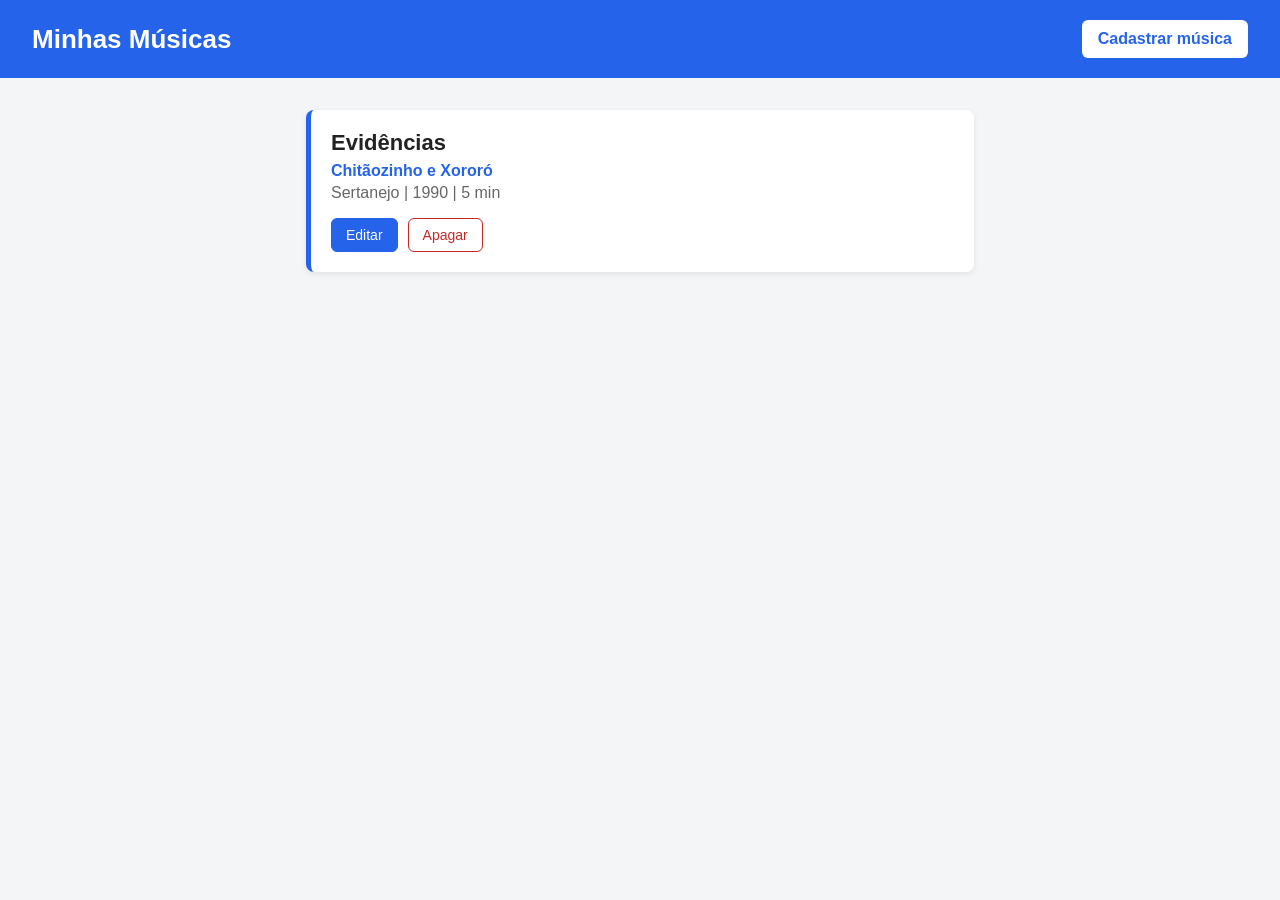
==== index.html @ 2f6a66eb "A1" ====
<!DOCTYPE html>
<html lang="pt-BR">
<head>
    <meta charset="UTF-8">
    <meta name="viewport" content="width=device-width, initial-scale=1.0">
    <title>Minhas Músicas</title>
    <link rel="stylesheet" href="index.css">
</head>
<body>
    <header>
        <h1>Minhas Músicas</h1>
        <a href="cadastrar.html">Cadastrar música</a>
    </header>
    <main>
        <section id="listaMusicas">
            <article class="musica">
                <h2>Evidências</h2>
                <p class="artista">Chitãozinho e Xororó</p>
                <p class="detalhes">Sertanejo | 1990 | 5 min</p>
                <div class="acoes">
                    <a class="editar" href="editar.html?id=1">Editar</a>
                    <button class="apagar">Apagar</button>
                </div>
            </article>
        </section>
    </main>
    <script src="index.js"></script>
</body>
</html>
---- index.css ----
* {
    box-sizing: border-box;
}

body {
    margin: 0;
    font-family: Arial, Helvetica, sans-serif;
    background-color: #f4f5f7;
    color: #222222;
}

header {
    display: flex;
    justify-content: space-between;
    align-items: center;
    padding: 20px 32px;
    background-color: #2563eb;
    color: #ffffff;
}

header h1 {
    margin: 0;
    font-size: 26px;
}

header a {
    padding: 10px 16px;
    background-color: #ffffff;
    color: #2563eb;
    text-decoration: none;
    font-weight: bold;
    border-radius: 6px;
}

header a:hover {
    background-color: #dbe7ff;
}

main {
    max-width: 700px;
    margin: 32px auto;
    padding: 0 16px;
}

#listaMusicas {
    display: flex;
    flex-direction: column;
    gap: 16px;
}

.musica {
    padding: 20px;
    background-color: #ffffff;
    border-left: 5px solid #2563eb;
    border-radius: 8px;
    box-shadow: 0 2px 6px rgba(0, 0, 0, 0.08);
}

.musica h2 {
    margin: 0 0 6px 0;
    font-size: 22px;
}

.artista {
    margin: 0 0 4px 0;
    font-weight: bold;
    color: #2563eb;
}

.detalhes {
    margin: 0 0 16px 0;
    color: #666666;
}

.acoes {
    display: flex;
    gap: 10px;
}

.editar,
.apagar {
    padding: 8px 14px;
    font-size: 14px;
    border-radius: 6px;
    cursor: pointer;
    text-decoration: none;
}

.editar {
    background-color: #2563eb;
    color: #ffffff;
    border: 1px solid #2563eb;
}

.editar:hover {
    background-color: #1d4ed8;
}

.apagar {
    background-color: #ffffff;
    color: #c62828;
    border: 1px solid #c62828;
}

.apagar:hover {
    background-color: #fdecea;
}
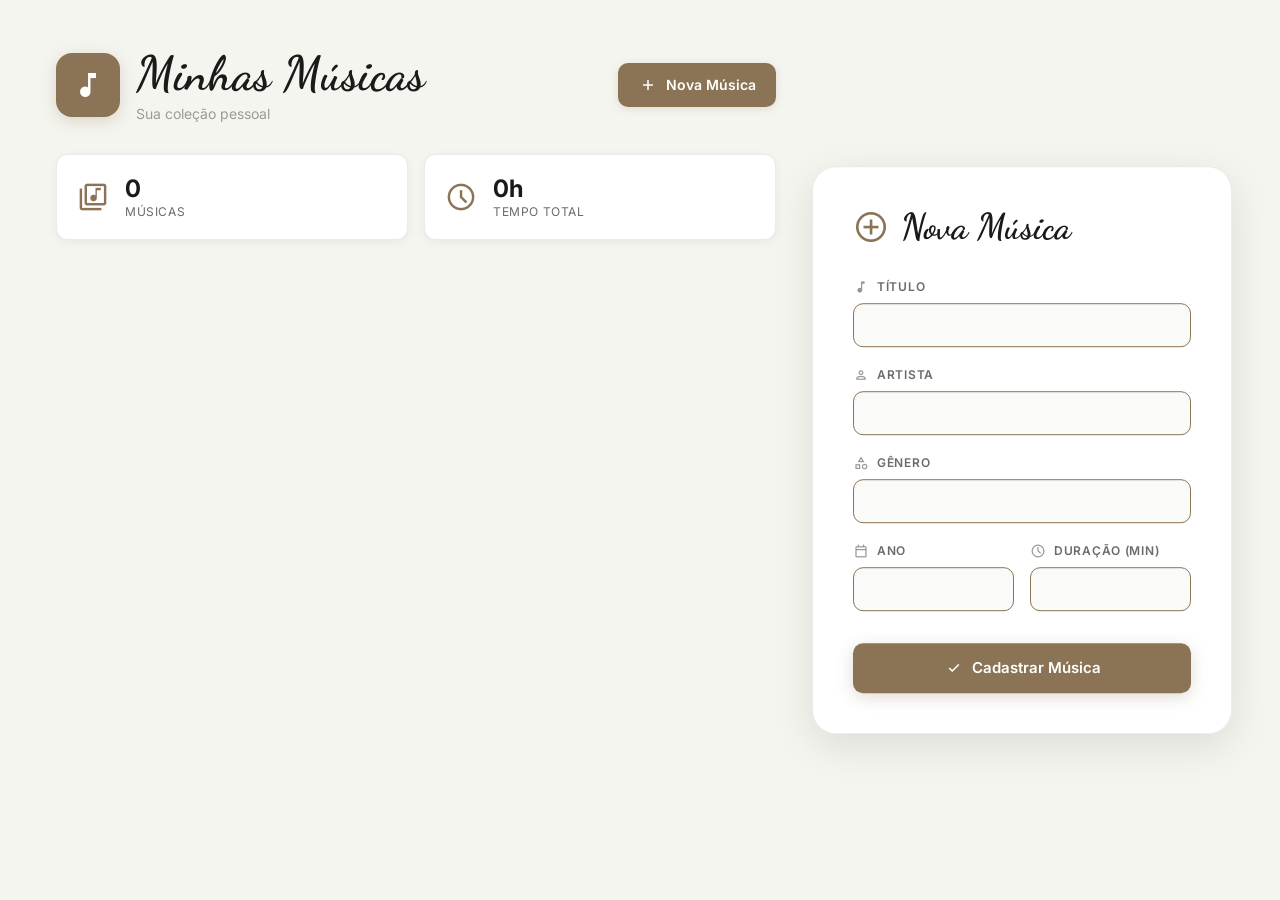
==== commit 55842cbc: "Lista de músicas" ====
--- a/index.html
+++ b/index.html
@@ -4,26 +4,105 @@
     <meta charset="UTF-8">
     <meta name="viewport" content="width=device-width, initial-scale=1.0">
     <title>Minhas Músicas</title>
+    <link rel="preconnect" href="https://fonts.googleapis.com">
+    <link rel="preconnect" href="https://fonts.gstatic.com" crossorigin>
+    <link href="https://fonts.googleapis.com/css2?family=Dancing+Script:wght@700&family=Inter:wght@400;500;600&family=Playfair+Display:wght@600&display=swap" rel="stylesheet">
+    <link rel="stylesheet" href="https://fonts.googleapis.com/css2?family=Material+Symbols+Outlined:opsz,wght,FILL,GRAD@20..48,100..700,0..1,-50..200" />
     <link rel="stylesheet" href="index.css">
 </head>
 <body>
-    <header>
-        <h1>Minhas Músicas</h1>
-        <a href="cadastrar.html">Cadastrar música</a>
-    </header>
-    <main>
-        <section id="listaMusicas">
-            <article class="musica">
-                <h2>Evidências</h2>
-                <p class="artista">Chitãozinho e Xororó</p>
-                <p class="detalhes">Sertanejo | 1990 | 5 min</p>
-                <div class="acoes">
-                    <a class="editar" href="editar.html?id=1">Editar</a>
-                    <button class="apagar">Apagar</button>
+    <div class="layout">
+        <div class="coluna-lista">
+            <header>
+                <div class="header-content">
+                    <div class="header-icon">
+                        <span class="material-symbols-outlined">music_note</span>
+                    </div>
+                    <div>
+                        <h1>Minhas Músicas</h1>
+                        <p class="subtitulo">Sua coleção pessoal</p>
+                    </div>
                 </div>
-            </article>
-        </section>
-    </main>
+                <a href="cadastrar.html" class="btn-adicionar">
+                    <span class="material-symbols-outlined">add</span>
+                    Nova Música
+                </a>
+            </header>
+            <main>
+                <div id="estatisticas" class="estatisticas">
+                    <div class="stat-card">
+                        <span class="material-symbols-outlined">library_music</span>
+                        <div class="stat-info">
+                            <span class="stat-valor" id="totalMusicas">0</span>
+                            <span class="stat-label">Músicas</span>
+                        </div>
+                    </div>
+                    <div class="stat-card">
+                        <span class="material-symbols-outlined">schedule</span>
+                        <div class="stat-info">
+                            <span class="stat-valor" id="duracaoTotal">0h</span>
+                            <span class="stat-label">Tempo total</span>
+                        </div>
+                    </div>
+                </div>
+                <section id="listaMusicas">
+                </section>
+            </main>
+        </div>
+        <aside class="painel">
+            <div class="painel-header">
+                <span class="material-symbols-outlined">add_circle</span>
+                <h2 class="painel-titulo">Nova Música</h2>
+            </div>
+
+            <div class="form-group">
+                <label for="titulo">
+                    <span class="material-symbols-outlined">music_note</span>
+                    Título
+                </label>
+                <input type="text" id="titulo">
+            </div>
+
+            <div class="form-group">
+                <label for="artista">
+                    <span class="material-symbols-outlined">person</span>
+                    Artista
+                </label>
+                <input type="text" id="artista">
+            </div>
+
+            <div class="form-group">
+                <label for="genero">
+                    <span class="material-symbols-outlined">category</span>
+                    Gênero
+                </label>
+                <input type="text" id="genero">
+            </div>
+
+            <div class="form-row">
+                <div class="form-group">
+                    <label for="ano">
+                        <span class="material-symbols-outlined">calendar_today</span>
+                        Ano
+                    </label>
+                    <input type="number" id="ano">
+                </div>
+
+                <div class="form-group">
+                    <label for="duracao">
+                        <span class="material-symbols-outlined">schedule</span>
+                        Duração (min)
+                    </label>
+                    <input type="number" id="duracao" step="0.1">
+                </div>
+            </div>
+
+            <button id="botaoCadastrar">
+                <span class="material-symbols-outlined">check</span>
+                Cadastrar Música
+            </button>
+        </aside>
+    </div>
     <script src="index.js"></script>
 </body>
 </html>
--- a/index.css
+++ b/index.css
@@ -1,45 +1,203 @@
+:root {
+    --fundo: #f5f5f0;
+    --fundo-escuro: #e8e8e0;
+    --superficie: #fafaf8;
+    --papel: #ffffff;
+    --superficie-2: #f8f8f5;
+    --borda: rgba(0, 0, 0, 0.08);
+    --borda-forte: rgba(0, 0, 0, 0.12);
+    --texto: #1a1a1a;
+    --texto-secundario: #6b6b6b;
+    --texto-terciario: #9a9a9a;
+    --destaque: #8b7355;
+    --destaque-claro: #a68968;
+    --destaque-escuro: #6d5940;
+    --acento: #d4a574;
+    --vermelho: #c85a54;
+    --sombra: rgba(0, 0, 0, 0.06);
+    --curva: cubic-bezier(0.2, 0.8, 0.2, 1);
+    --curva-elastica: cubic-bezier(0.34, 1.56, 0.64, 1);
+}
+
 * {
     box-sizing: border-box;
+    scrollbar-width: thin;
+    scrollbar-color: var(--borda-forte) transparent;
+}
+
+*::-webkit-scrollbar {
+    width: 8px;
+}
+
+*::-webkit-scrollbar-thumb {
+    background: var(--borda-forte);
+    border-radius: 8px;
+}
+
+::selection {
+    background: rgba(139, 115, 85, 0.2);
+    color: var(--texto);
+}
+
+html,
+body {
+    height: 100%;
 }
 
 body {
     margin: 0;
-    font-family: Arial, Helvetica, sans-serif;
-    background-color: #f4f5f7;
-    color: #222222;
+    overflow: hidden;
+    font-family: "Inter", -apple-system, BlinkMacSystemFont, sans-serif;
+    color: var(--texto);
+    background: var(--fundo);
+    -webkit-font-smoothing: antialiased;
+}
+
+a:focus-visible,
+button:focus-visible {
+    outline: 2px solid var(--destaque);
+    outline-offset: 2px;
+}
+
+.layout {
+    display: block;
+    height: 100vh;
+    position: relative;
+}
+
+.coluna-lista {
+    overflow-y: auto;
+    padding: 48px 56px;
+    padding-right: 500px;
 }
 
 header {
     display: flex;
     justify-content: space-between;
     align-items: center;
-    padding: 20px 32px;
-    background-color: #2563eb;
-    color: #ffffff;
+    gap: 24px;
+    max-width: 720px;
+    margin-bottom: 32px;
+    animation: subir 0.6s var(--curva) backwards;
+}
+
+.header-content {
+    display: flex;
+    align-items: center;
+    gap: 16px;
+}
+
+.header-icon {
+    display: flex;
+    align-items: center;
+    justify-content: center;
+    width: 64px;
+    height: 64px;
+    background: var(--destaque);
+    border-radius: 16px;
+    box-shadow: 0 4px 16px rgba(139, 115, 85, 0.25);
+}
+
+.header-icon .material-symbols-outlined {
+    font-size: 32px;
+    color: white;
 }
 
 header h1 {
     margin: 0;
-    font-size: 26px;
-}
-
-header a {
-    padding: 10px 16px;
-    background-color: #ffffff;
-    color: #2563eb;
+    font-family: "Dancing Script", cursive;
+    font-size: 48px;
+    font-weight: 700;
+    line-height: 1.1;
+}
+
+.subtitulo {
+    margin: 4px 0 0;
+    font-size: 14px;
+    color: var(--texto-terciario);
+}
+
+.btn-adicionar {
+    display: inline-flex;
+    align-items: center;
+    gap: 8px;
+    padding: 12px 20px;
+    font-size: 14px;
+    font-weight: 600;
+    color: white;
+    background: var(--destaque);
     text-decoration: none;
-    font-weight: bold;
-    border-radius: 6px;
-}
-
-header a:hover {
-    background-color: #dbe7ff;
+    border-radius: 10px;
+    box-shadow: 0 2px 8px rgba(139, 115, 85, 0.2);
+    transition: transform 0.2s var(--curva), filter 0.2s var(--curva), box-shadow 0.2s var(--curva);
+}
+
+.btn-adicionar .material-symbols-outlined {
+    font-size: 20px;
+}
+
+.btn-adicionar:hover {
+    transform: translateY(-1px);
+    background: var(--destaque-claro);
+    box-shadow: 0 4px 12px rgba(139, 115, 85, 0.3);
+}
+
+.btn-adicionar:active {
+    transform: scale(0.98);
 }
 
 main {
-    max-width: 700px;
-    margin: 32px auto;
-    padding: 0 16px;
+    max-width: 720px;
+}
+
+.estatisticas {
+    display: grid;
+    grid-template-columns: repeat(auto-fit, minmax(180px, 1fr));
+    gap: 16px;
+    margin-bottom: 32px;
+    animation: subir 0.6s var(--curva) 80ms backwards;
+}
+
+.stat-card {
+    display: flex;
+    align-items: center;
+    gap: 16px;
+    padding: 20px;
+    background: var(--papel);
+    border: 1px solid var(--borda);
+    border-radius: 12px;
+    transition: transform 0.25s var(--curva), border-color 0.25s var(--curva), box-shadow 0.25s var(--curva);
+    box-shadow: 0 2px 8px var(--sombra);
+}
+
+.stat-card:hover {
+    transform: translateY(-2px);
+    border-color: var(--borda-forte);
+    box-shadow: 0 4px 16px rgba(0, 0, 0, 0.08);
+}
+
+.stat-card .material-symbols-outlined {
+    font-size: 32px;
+    color: var(--destaque);
+}
+
+.stat-info {
+    display: flex;
+    flex-direction: column;
+}
+
+.stat-valor {
+    font-size: 24px;
+    font-weight: 700;
+    color: var(--texto);
+    line-height: 1.2;
+}
+
+.stat-label {
+    font-size: 12px;
+    color: var(--texto-secundario);
+    text-transform: uppercase;
+    letter-spacing: 0.05em;
 }
 
 #listaMusicas {
@@ -49,59 +207,424 @@
 }
 
 .musica {
+    position: relative;
+    display: grid;
+    grid-template-columns: auto 1fr auto;
+    grid-template-areas:
+        "icone titulo acoes"
+        "icone artista acoes"
+        "icone detalhes acoes";
+    align-items: center;
+    column-gap: 20px;
     padding: 20px;
-    background-color: #ffffff;
-    border-left: 5px solid #2563eb;
-    border-radius: 8px;
-    box-shadow: 0 2px 6px rgba(0, 0, 0, 0.08);
+    background: var(--papel);
+    border: 1px solid var(--borda);
+    border-radius: 14px;
+    box-shadow: 0 2px 8px var(--sombra);
+    transition: transform 0.25s var(--curva), border-color 0.25s var(--curva), box-shadow 0.25s var(--curva);
+    animation: subir 0.6s var(--curva) backwards;
+    overflow: hidden;
+}
+
+.musica:nth-child(1) { animation-delay: 100ms; }
+.musica:nth-child(2) { animation-delay: 150ms; }
+.musica:nth-child(3) { animation-delay: 200ms; }
+.musica:nth-child(4) { animation-delay: 250ms; }
+.musica:nth-child(5) { animation-delay: 300ms; }
+
+.musica:hover {
+    transform: translateY(-3px);
+    border-color: var(--destaque);
+    box-shadow: 0 8px 24px rgba(139, 115, 85, 0.15);
+}
+
+.musica-icone {
+    grid-area: icone;
+    display: flex;
+    align-items: center;
+    justify-content: center;
+    width: 48px;
+    height: 48px;
+    background: var(--superficie-2);
+    border: 1px solid var(--borda);
+    border-radius: 10px;
+    color: var(--destaque);
+}
+
+.musica-icone .material-symbols-outlined {
+    font-size: 24px;
 }
 
 .musica h2 {
-    margin: 0 0 6px 0;
-    font-size: 22px;
+    grid-area: titulo;
+    margin: 0 0 4px;
+    font-family: "Playfair Display", Georgia, serif;
+    font-size: 19px;
+    font-weight: 600;
+    line-height: 1.3;
 }
 
 .artista {
-    margin: 0 0 4px 0;
-    font-weight: bold;
-    color: #2563eb;
+    grid-area: artista;
+    margin: 0 0 8px;
+    font-size: 14px;
+    font-weight: 500;
+    color: var(--destaque);
+    display: flex;
+    align-items: center;
+    gap: 6px;
+}
+
+.artista::before {
+    content: '♫';
+    font-size: 12px;
+    opacity: 0.6;
 }
 
 .detalhes {
-    margin: 0 0 16px 0;
-    color: #666666;
+    grid-area: detalhes;
+    margin: 0;
+    font-size: 12px;
+    letter-spacing: 0.03em;
+    color: var(--texto-secundario);
+    display: flex;
+    align-items: center;
+    gap: 12px;
+}
+
+.detalhes span {
+    display: inline-flex;
+    align-items: center;
+    gap: 4px;
+}
+
+.detalhes .material-symbols-outlined {
+    font-size: 14px;
+    opacity: 0.7;
 }
 
 .acoes {
-    display: flex;
-    gap: 10px;
+    grid-area: acoes;
+    display: flex;
+    gap: 8px;
 }
 
 .editar,
 .apagar {
-    padding: 8px 14px;
-    font-size: 14px;
-    border-radius: 6px;
+    display: inline-flex;
+    align-items: center;
+    justify-content: center;
+    width: 36px;
+    height: 36px;
+    padding: 0;
+    font-family: inherit;
+    font-size: 13px;
+    font-weight: 500;
+    text-decoration: none;
+    background: transparent;
+    border: 1px solid var(--borda-forte);
+    border-radius: 8px;
     cursor: pointer;
-    text-decoration: none;
+    transition: all 0.25s var(--curva);
+}
+
+.editar .material-symbols-outlined,
+.apagar .material-symbols-outlined {
+    font-size: 18px;
 }
 
 .editar {
-    background-color: #2563eb;
-    color: #ffffff;
-    border: 1px solid #2563eb;
+    color: var(--destaque);
 }
 
 .editar:hover {
-    background-color: #1d4ed8;
+    background: rgba(139, 115, 85, 0.1);
+    border-color: var(--destaque);
+    transform: translateY(-1px);
+    box-shadow: 0 2px 8px rgba(139, 115, 85, 0.15);
 }
 
 .apagar {
-    background-color: #ffffff;
-    color: #c62828;
-    border: 1px solid #c62828;
+    color: var(--texto-secundario);
 }
 
 .apagar:hover {
-    background-color: #fdecea;
+    color: var(--vermelho);
+    background: rgba(200, 90, 84, 0.1);
+    border-color: var(--vermelho);
+    transform: translateY(-1px);
+    box-shadow: 0 2px 8px rgba(200, 90, 84, 0.15);
+}
+
+.editar:active,
+.apagar:active {
+    transform: scale(0.96);
+}
+
+.painel {
+    position: fixed;
+    top: 50%;
+    right: 48px;
+    transform: translateY(-50%);
+    width: 420px;
+    max-height: 85vh;
+    overflow-y: auto;
+    padding: 40px;
+    background: var(--papel);
+    border: 1px solid var(--borda);
+    border-radius: 24px;
+    box-shadow: 0 12px 40px rgba(0, 0, 0, 0.1);
+    animation: flutuar 0.8s var(--curva) backwards;
+    z-index: 10;
+}
+
+@keyframes flutuar {
+    from {
+        opacity: 0;
+        transform: translateY(-45%) scale(0.95);
+    }
+    to {
+        opacity: 1;
+        transform: translateY(-50%) scale(1);
+    }
+}
+
+.painel-header {
+    display: flex;
+    align-items: center;
+    gap: 12px;
+    margin-bottom: 32px;
+}
+
+.painel-header .material-symbols-outlined {
+    font-size: 36px;
+    color: var(--destaque);
+}
+
+.painel-titulo {
+    margin: 0;
+    font-family: "Dancing Script", cursive;
+    font-size: 36px;
+    font-weight: 700;
+    line-height: 1.1;
+}
+
+.form-group {
+    margin-bottom: 20px;
+}
+
+.form-row {
+    display: grid;
+    grid-template-columns: 1fr 1fr;
+    gap: 16px;
+}
+
+label {
+    display: flex;
+    align-items: center;
+    gap: 8px;
+    margin: 0 0 8px;
+    font-size: 12px;
+    font-weight: 600;
+    letter-spacing: 0.06em;
+    text-transform: uppercase;
+    color: var(--texto-secundario);
+}
+
+label .material-symbols-outlined {
+    font-size: 16px;
+    opacity: 0.7;
+}
+
+input {
+    display: block;
+    width: 100%;
+    height: 44px;
+    margin: 0;
+    padding: 0 14px;
+    font-family: inherit;
+    font-size: 15px;
+    color: var(--texto);
+    background: var(--superficie);
+    border: 1.5px solid var(--borda);
+    border-radius: 10px;
+    transition: all 0.25s var(--curva);
+}
+
+input::placeholder {
+    color: var(--texto-terciario);
+}
+
+input[type="number"] {
+    appearance: textfield;
+    -moz-appearance: textfield;
+}
+
+input[type="number"]::-webkit-outer-spin-button,
+input[type="number"]::-webkit-inner-spin-button {
+    -webkit-appearance: none;
+    margin: 0;
+    display: none;
+}
+
+input:hover {
+    border-color: var(--borda-forte);
+}
+
+input:focus {
+    outline: none;
+    border-color: var(--destaque);
+    background: var(--papel);
+    box-shadow: 0 0 0 3px rgba(139, 115, 85, 0.1);
+    transform: translateY(-1px);
+}
+
+input:invalid:not(:placeholder-shown) {
+    border-color: var(--vermelho);
+}
+
+input:valid:not(:placeholder-shown) {
+    border-color: var(--destaque);
+}
+
+#botaoCadastrar {
+    display: flex;
+    align-items: center;
+    justify-content: center;
+    gap: 8px;
+    width: 100%;
+    height: 50px;
+    margin-top: 12px;
+    font-family: inherit;
+    font-size: 15px;
+    font-weight: 600;
+    color: white;
+    background: var(--destaque);
+    border: none;
+    border-radius: 10px;
+    cursor: pointer;
+    box-shadow: 0 4px 16px rgba(139, 115, 85, 0.25);
+    transition: transform 0.2s var(--curva), background 0.2s var(--curva), box-shadow 0.2s var(--curva);
+}
+
+#botaoCadastrar .material-symbols-outlined {
+    font-size: 20px;
+}
+
+#botaoCadastrar:hover {
+    transform: translateY(-2px);
+    background: var(--destaque-claro);
+    box-shadow: 0 6px 20px rgba(139, 115, 85, 0.3);
+}
+
+#botaoCadastrar:active {
+    transform: scale(0.97);
+}
+
+#botaoCadastrar:disabled {
+    opacity: 0.5;
+    cursor: not-allowed;
+    transform: none;
+}
+
+@keyframes subir {
+    from {
+        opacity: 0;
+        transform: translateY(12px);
+    }
+    to {
+        opacity: 1;
+        transform: none;
+    }
+}
+
+@media (max-width: 900px) {
+    body {
+        overflow: auto;
+    }
+
+    .layout {
+        display: block;
+        height: auto;
+    }
+
+    .coluna-lista {
+        overflow: visible;
+        padding: 32px 24px;
+    }
+
+    header {
+        flex-direction: column;
+        align-items: flex-start;
+    }
+
+    .header-icon {
+        width: 56px;
+        height: 56px;
+    }
+
+    .header-icon .material-symbols-outlined {
+        font-size: 28px;
+    }
+
+    header h1 {
+        font-size: 40px;
+    }
+
+    .btn-adicionar {
+        width: 100%;
+        justify-content: center;
+    }
+
+    .estatisticas {
+        grid-template-columns: 1fr;
+    }
+
+    .musica {
+        grid-template-columns: auto 1fr;
+        grid-template-areas:
+            "icone titulo"
+            "icone artista"
+            "icone detalhes"
+            "acoes acoes";
+        padding: 16px;
+    }
+
+    .musica-icone {
+        width: 44px;
+        height: 44px;
+    }
+
+    .acoes {
+        margin-top: 12px;
+        width: 100%;
+    }
+
+    .editar,
+    .apagar {
+        flex: 1;
+        justify-content: center;
+    }
+
+    .painel {
+        position: static;
+        transform: none;
+        width: auto;
+        max-height: none;
+        overflow: visible;
+        padding: 32px 24px;
+        margin: 24px;
+        animation: subir 0.6s var(--curva) backwards;
+    }
+
+    .form-row {
+        grid-template-columns: 1fr;
+    }
+}
+
+@media (prefers-reduced-motion: reduce) {
+    * {
+        animation: none !important;
+        transition: none !important;
+    }
 }
